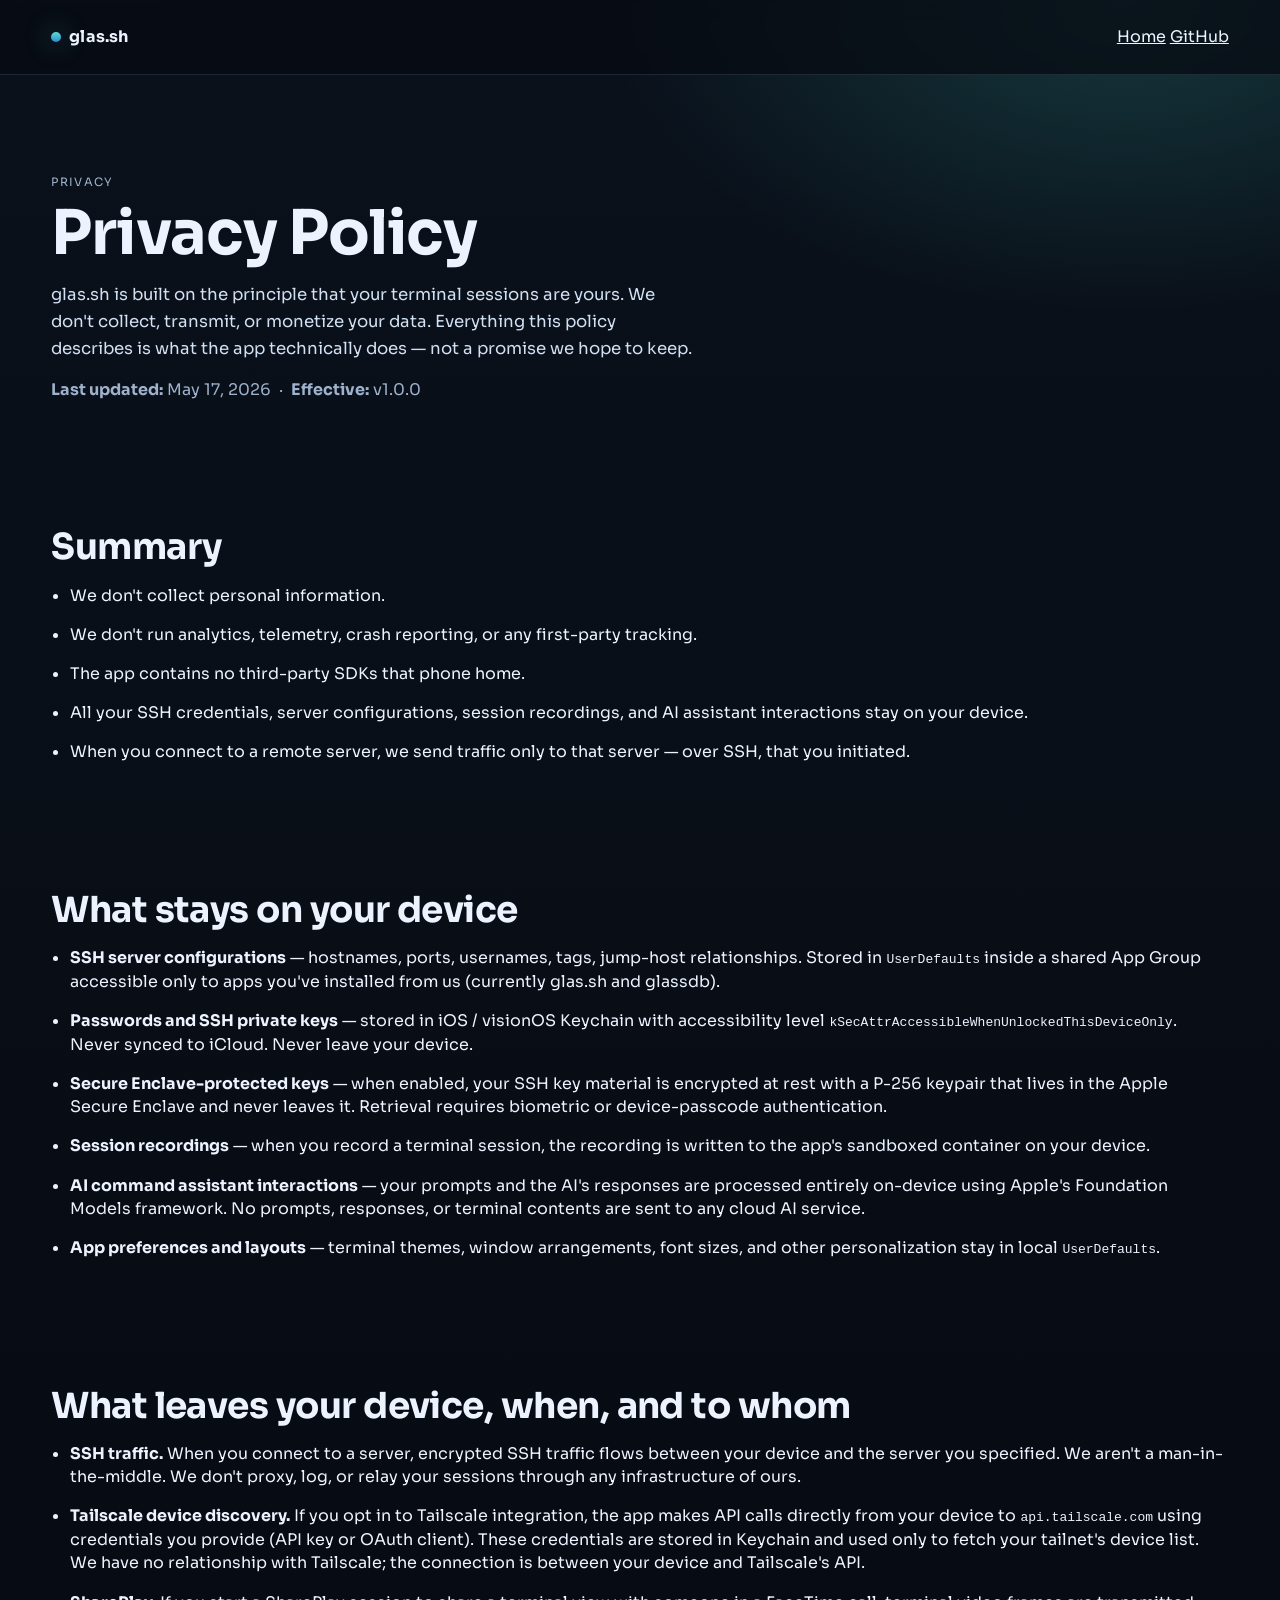
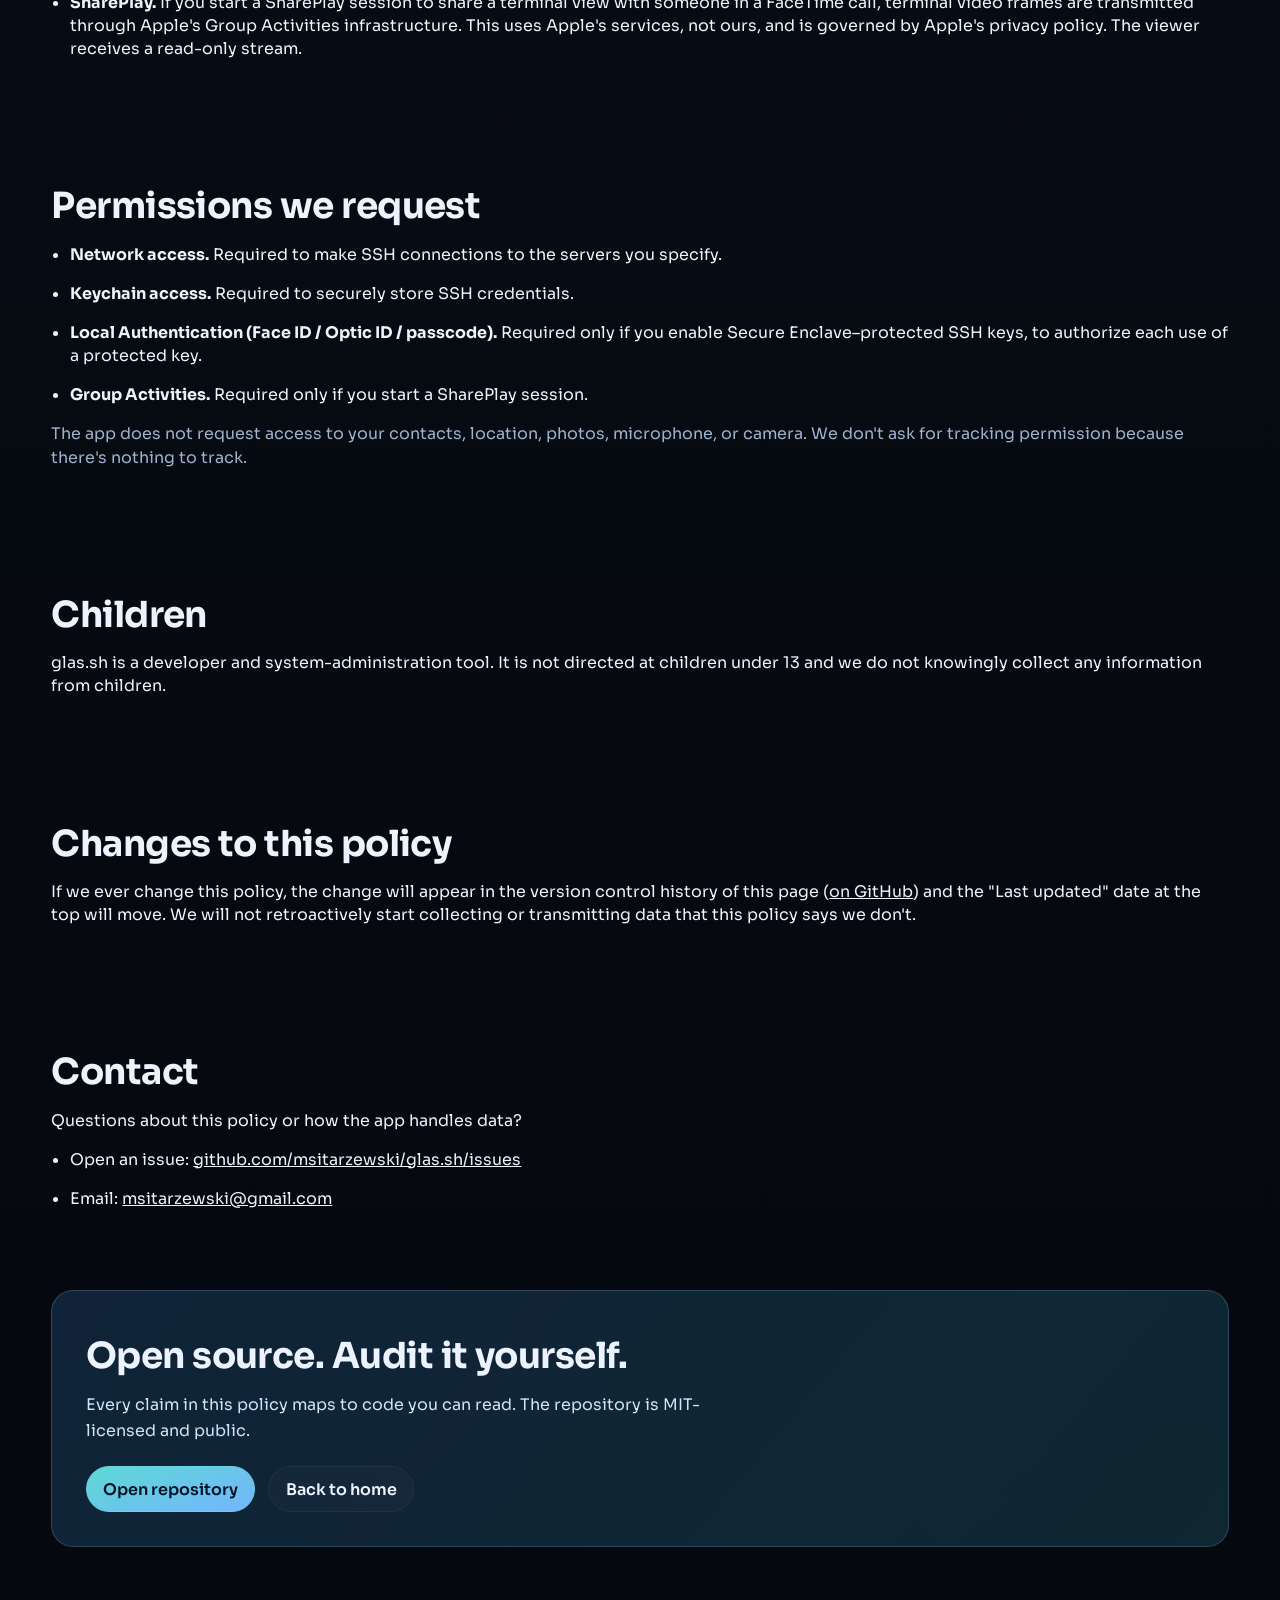
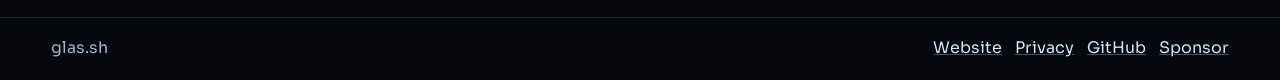
==== docs/privacy.html @ 8faf80b5 "Release prep — privacy policy, listing copy, screenshot plan, release checklist Adds the materials n" ====
<!doctype html>
<html lang="en">
  <head>
    <meta charset="utf-8">
    <meta name="viewport" content="width=device-width, initial-scale=1">
    <title>Privacy Policy | glas.sh</title>
    <meta
      name="description"
      content="The glas.sh privacy policy. We don't track. We don't collect. Everything stays on your device."
    >
    <meta name="theme-color" content="#0c141f">
    <link rel="canonical" href="https://msitarzewski.github.io/glas.sh/privacy.html">

    <link rel="preconnect" href="https://fonts.googleapis.com">
    <link rel="preconnect" href="https://fonts.gstatic.com" crossorigin>
    <link
      href="https://fonts.googleapis.com/css2?family=Sora:wght@400;500;700;800&family=IBM+Plex+Mono:wght@400;500&display=swap"
      rel="stylesheet"
    >
    <link rel="stylesheet" href="./styles.css">
  </head>
  <body>
    <a class="skip-link" href="#main">Skip to content</a>

    <header class="site-header">
      <div class="shell nav-wrap">
        <a class="brand" href="./" aria-label="glas.sh home">
          <span class="brand-dot"></span>
          glas.sh
        </a>
        <nav>
          <a href="./">Home</a>
          <a href="https://github.com/msitarzewski/glas.sh">GitHub</a>
        </nav>
      </div>
    </header>

    <main id="main">
      <section class="shell section">
        <p class="eyebrow">Privacy</p>
        <h1>Privacy Policy</h1>
        <p class="lede">
          glas.sh is built on the principle that your terminal sessions are
          yours. We don't collect, transmit, or monetize your data. Everything
          this policy describes is what the app technically does — not a
          promise we hope to keep.
        </p>
        <p class="muted"><strong>Last updated:</strong> May 17, 2026 &nbsp;·&nbsp; <strong>Effective:</strong> v1.0.0</p>
      </section>

      <section class="shell section">
        <h2>Summary</h2>
        <ul class="flow">
          <li>We don't collect personal information.</li>
          <li>We don't run analytics, telemetry, crash reporting, or any first-party tracking.</li>
          <li>The app contains no third-party SDKs that phone home.</li>
          <li>All your SSH credentials, server configurations, session recordings, and AI assistant interactions stay on your device.</li>
          <li>When you connect to a remote server, we send traffic only to that server — over SSH, that you initiated.</li>
        </ul>
      </section>

      <section class="shell section">
        <h2>What stays on your device</h2>
        <ul class="flow">
          <li><strong>SSH server configurations</strong> — hostnames, ports, usernames, tags, jump-host relationships. Stored in <code>UserDefaults</code> inside a shared App Group accessible only to apps you've installed from us (currently glas.sh and glassdb).</li>
          <li><strong>Passwords and SSH private keys</strong> — stored in iOS / visionOS Keychain with accessibility level <code>kSecAttrAccessibleWhenUnlockedThisDeviceOnly</code>. Never synced to iCloud. Never leave your device.</li>
          <li><strong>Secure Enclave-protected keys</strong> — when enabled, your SSH key material is encrypted at rest with a P-256 keypair that lives in the Apple Secure Enclave and never leaves it. Retrieval requires biometric or device-passcode authentication.</li>
          <li><strong>Session recordings</strong> — when you record a terminal session, the recording is written to the app's sandboxed container on your device.</li>
          <li><strong>AI command assistant interactions</strong> — your prompts and the AI's responses are processed entirely on-device using Apple's Foundation Models framework. No prompts, responses, or terminal contents are sent to any cloud AI service.</li>
          <li><strong>App preferences and layouts</strong> — terminal themes, window arrangements, font sizes, and other personalization stay in local <code>UserDefaults</code>.</li>
        </ul>
      </section>

      <section class="shell section">
        <h2>What leaves your device, when, and to whom</h2>
        <ul class="flow">
          <li><strong>SSH traffic.</strong> When you connect to a server, encrypted SSH traffic flows between your device and the server you specified. We aren't a man-in-the-middle. We don't proxy, log, or relay your sessions through any infrastructure of ours.</li>
          <li><strong>Tailscale device discovery.</strong> If you opt in to Tailscale integration, the app makes API calls directly from your device to <code>api.tailscale.com</code> using credentials you provide (API key or OAuth client). These credentials are stored in Keychain and used only to fetch your tailnet's device list. We have no relationship with Tailscale; the connection is between your device and Tailscale's API.</li>
          <li><strong>SharePlay.</strong> If you start a SharePlay session to share a terminal view with someone in a FaceTime call, terminal video frames are transmitted through Apple's Group Activities infrastructure. This uses Apple's services, not ours, and is governed by Apple's privacy policy. The viewer receives a read-only stream.</li>
        </ul>
      </section>

      <section class="shell section">
        <h2>Permissions we request</h2>
        <ul class="flow">
          <li><strong>Network access.</strong> Required to make SSH connections to the servers you specify.</li>
          <li><strong>Keychain access.</strong> Required to securely store SSH credentials.</li>
          <li><strong>Local Authentication (Face ID / Optic ID / passcode).</strong> Required only if you enable Secure Enclave–protected SSH keys, to authorize each use of a protected key.</li>
          <li><strong>Group Activities.</strong> Required only if you start a SharePlay session.</li>
        </ul>
        <p class="muted">
          The app does not request access to your contacts, location, photos, microphone, or camera. We don't ask for tracking permission because there's nothing to track.
        </p>
      </section>

      <section class="shell section">
        <h2>Children</h2>
        <p>
          glas.sh is a developer and system-administration tool. It is not directed at children under 13 and we do not knowingly collect any information from children.
        </p>
      </section>

      <section class="shell section">
        <h2>Changes to this policy</h2>
        <p>
          If we ever change this policy, the change will appear in the version control history of this page (<a href="https://github.com/msitarzewski/glas.sh/commits/main/docs/privacy.html">on GitHub</a>) and the &quot;Last updated&quot; date at the top will move. We will not retroactively start collecting or transmitting data that this policy says we don't.
        </p>
      </section>

      <section class="shell section">
        <h2>Contact</h2>
        <p>
          Questions about this policy or how the app handles data?
        </p>
        <ul class="flow">
          <li>Open an issue: <a href="https://github.com/msitarzewski/glas.sh/issues">github.com/msitarzewski/glas.sh/issues</a></li>
          <li>Email: <a href="mailto:msitarzewski@gmail.com">msitarzewski@gmail.com</a></li>
        </ul>
      </section>

      <section class="shell final-cta">
        <h2>Open source. Audit it yourself.</h2>
        <p>
          Every claim in this policy maps to code you can read. The repository is MIT-licensed and public.
        </p>
        <div class="hero-cta">
          <a class="button button-primary" href="https://github.com/msitarzewski/glas.sh">Open repository</a>
          <a class="button button-ghost" href="./">Back to home</a>
        </div>
      </section>
    </main>

    <footer class="site-footer">
      <div class="shell footer-row">
        <p>glas.sh</p>
        <div>
          <a href="./">Website</a>
          <a href="./privacy.html">Privacy</a>
          <a href="https://github.com/msitarzewski/glas.sh">GitHub</a>
          <a href="https://github.com/sponsors/msitarzewski">Sponsor</a>
        </div>
      </div>
    </footer>
  </body>
</html>
---- docs/styles.css ----
:root {
  --bg: #070b13;
  --bg-elev: #0c141f;
  --bg-panel: rgba(11, 21, 34, 0.72);
  --line: #243247;
  --text: #ecf3ff;
  --muted: #9fb2cd;
  --cyan: #5ed9d3;
  --blue: #73b5ff;
  --green: #8ae7b4;
  --warn: #f7be7f;
  --radius-lg: 22px;
  --radius-md: 14px;
  --shadow: 0 28px 80px rgba(3, 8, 14, 0.55);
  --space-1: 0.6rem;
  --space-2: 1rem;
  --space-3: 1.4rem;
  --space-4: 2rem;
  --space-5: 3.2rem;
  --space-6: 5.6rem;
}

* {
  box-sizing: border-box;
}

html,
body {
  margin: 0;
  padding: 0;
}

body {
  font-family: "Sora", "Avenir Next", "Segoe UI", sans-serif;
  color: var(--text);
  background:
    radial-gradient(1200px 700px at 8% -12%, rgba(47, 125, 205, 0.26), transparent 60%),
    radial-gradient(900px 540px at 88% 0%, rgba(56, 170, 160, 0.25), transparent 58%),
    linear-gradient(180deg, #0a111b 0%, var(--bg) 48%, #05080d 100%);
  line-height: 1.45;
  min-height: 100vh;
}

img {
  display: block;
  max-width: 100%;
  height: auto;
}

a {
  color: inherit;
}

.skip-link {
  position: absolute;
  left: -9999px;
  top: 0;
  background: var(--blue);
  color: #031427;
  padding: 0.6rem 0.75rem;
  border-radius: 8px;
  z-index: 1000;
  font-weight: 700;
}

.skip-link:focus {
  left: 0.75rem;
  top: 0.75rem;
}

.shell {
  width: min(1200px, 92vw);
  margin: 0 auto;
}

.site-header {
  position: sticky;
  top: 0;
  z-index: 20;
  backdrop-filter: blur(10px);
  background: color-mix(in srgb, var(--bg) 76%, transparent);
  border-bottom: 1px solid rgba(152, 178, 209, 0.16);
}

.nav-wrap {
  display: flex;
  align-items: center;
  justify-content: space-between;
  gap: 1rem;
  min-height: 74px;
}

.brand {
  display: inline-flex;
  align-items: center;
  gap: 0.5rem;
  text-decoration: none;
  font-weight: 700;
  letter-spacing: 0.01em;
}

.brand-dot {
  width: 10px;
  height: 10px;
  border-radius: 999px;
  background: linear-gradient(180deg, var(--cyan), #2b8fcd);
  box-shadow: 0 0 24px rgba(94, 217, 211, 0.56);
}

.top-nav {
  display: flex;
  gap: 0.95rem;
}

.top-nav a {
  text-decoration: none;
  color: var(--muted);
  font-weight: 500;
}

.top-nav a:hover,
.top-nav a:focus-visible {
  color: var(--text);
}

.hero {
  display: grid;
  grid-template-columns: minmax(0, 1.05fr) minmax(0, 0.95fr);
  gap: 3.4rem;
  align-items: center;
  padding: var(--space-6) 0 var(--space-5);
}

.hero-copy {
  max-width: 62ch;
}

.eyebrow {
  margin: 0;
  text-transform: uppercase;
  letter-spacing: 0.12em;
  font-size: 0.72rem;
  color: var(--muted);
}

h1 {
  margin: 0.72rem 0 var(--space-2);
  font-size: clamp(2rem, 4.8vw, 4rem);
  line-height: 1.04;
  letter-spacing: -0.02em;
  text-wrap: balance;
}

h2 {
  margin: 0.62rem 0 var(--space-2);
  font-size: clamp(1.45rem, 2.8vw, 2.4rem);
  line-height: 1.15;
  letter-spacing: -0.015em;
  text-wrap: balance;
}

h3 {
  margin: 0 0 0.52rem;
  font-size: 1.05rem;
}

.lede {
  margin: 0;
  max-width: 54ch;
  color: #d2e0f3;
  font-size: clamp(1rem, 1.3vw, 1.2rem);
  line-height: 1.6;
}

.hero-cta {
  margin-top: var(--space-3);
  display: flex;
  flex-wrap: wrap;
  gap: 0.8rem;
}

.button {
  display: inline-flex;
  align-items: center;
  justify-content: center;
  border-radius: 999px;
  padding: 0.66rem 1.02rem;
  border: 1px solid var(--line);
  text-decoration: none;
  font-weight: 600;
  transition: transform 0.25s ease, border-color 0.25s ease, background-color 0.25s ease;
}

.button:hover,
.button:focus-visible {
  transform: translateY(-1px);
}

.button-primary {
  color: #021525;
  border-color: #6bd3e1;
  background: linear-gradient(160deg, var(--cyan), var(--blue));
}

.button-ghost {
  color: var(--text);
  background: rgba(255, 255, 255, 0.02);
}

.signal-list {
  margin: var(--space-3) 0 0;
  display: flex;
  gap: 0.7rem;
  flex-wrap: wrap;
  padding: 0;
  list-style: none;
}

.signal-list li {
  border: 1px solid rgba(141, 173, 208, 0.28);
  border-radius: 999px;
  padding: 0.36rem 0.62rem;
  color: #c8daef;
  font-size: 0.8rem;
}

.hero-art {
  position: relative;
  min-height: 410px;
}

.orb {
  position: absolute;
  border-radius: 999px;
  filter: blur(8px);
}

.orb-a {
  width: 180px;
  height: 180px;
  right: 6%;
  top: 6%;
  background: radial-gradient(circle at 30% 20%, #81f1f1, #246baa);
  opacity: 0.62;
}

.orb-b {
  width: 110px;
  height: 110px;
  left: 8%;
  bottom: 8%;
  background: radial-gradient(circle at 35% 30%, #9ef3cb, #1f855d);
  opacity: 0.5;
}

.mock-window {
  position: relative;
  margin: 2.8rem 0 0;
  border: 1px solid rgba(129, 175, 219, 0.33);
  border-radius: var(--radius-lg);
  background: linear-gradient(180deg, rgba(14, 28, 43, 0.9), rgba(8, 16, 26, 0.82));
  box-shadow: var(--shadow);
  overflow: hidden;
}

.mock-chrome {
  display: flex;
  align-items: center;
  gap: 0.35rem;
  padding: 0.8rem 0.9rem;
  border-bottom: 1px solid rgba(141, 176, 210, 0.2);
  background: rgba(255, 255, 255, 0.02);
}

.mock-chrome span {
  width: 9px;
  height: 9px;
  border-radius: 999px;
  background: rgba(200, 222, 247, 0.45);
}

.mock-chrome p {
  margin: 0 0 0 0.42rem;
  color: var(--muted);
  font-family: "IBM Plex Mono", "Menlo", monospace;
  font-size: 0.76rem;
}

.mock-body {
  padding: 1rem;
  font-family: "IBM Plex Mono", "Menlo", monospace;
  font-size: 0.84rem;
}

.mock-body p {
  margin: 0 0 0.52rem;
}

.prompt {
  color: var(--green);
}

.muted {
  color: var(--muted);
}

.ok {
  color: var(--cyan);
}

.proof {
  display: grid;
  grid-template-columns: repeat(3, minmax(0, 1fr));
  gap: 1rem;
  margin-top: 1.5rem;
}

.proof article {
  border: 1px solid rgba(137, 173, 206, 0.22);
  border-radius: var(--radius-md);
  padding: 1.2rem;
  background: var(--bg-panel);
}

.proof h2 {
  margin: 0 0 0.45rem;
  font-size: 1rem;
}

.proof p {
  margin: 0;
  color: var(--muted);
  font-size: 0.92rem;
}

.section {
  padding-top: 6.2rem;
}

.section-head p {
  margin: 0;
  color: var(--muted);
}

.section-head h2 {
  max-width: 24ch;
}

.feature-grid {
  display: grid;
  grid-template-columns: repeat(3, minmax(0, 1fr));
  gap: 1.1rem;
}

.card {
  border-radius: var(--radius-md);
  border: 1px solid rgba(130, 169, 204, 0.24);
  background: var(--bg-panel);
  padding: 1.2rem;
  min-height: 168px;
}

.card p {
  margin: 0;
  color: var(--muted);
  line-height: 1.62;
}

.split {
  display: grid;
  grid-template-columns: 1fr 1fr;
  gap: 1.8rem;
  align-items: start;
}

.split.reverse {
  grid-template-columns: 1fr 1fr;
}

.media-card {
  border: 1px solid rgba(130, 167, 203, 0.26);
  border-radius: var(--radius-lg);
  overflow: hidden;
  background: #070c14;
  box-shadow: 0 14px 42px rgba(2, 8, 16, 0.42);
}

.media-card figcaption {
  padding: 0.65rem 0.82rem;
  color: var(--muted);
  font-size: 0.78rem;
  border-top: 1px solid rgba(126, 167, 205, 0.2);
}

.flow {
  margin: 1rem 0 0;
  padding-left: 1.2rem;
}

.flow li {
  margin-bottom: 1rem;
}

.flow p {
  margin: 0;
  color: var(--muted);
}

.status-list {
  list-style: none;
  margin: 0;
  padding: 0;
  display: grid;
  gap: 0.86rem;
}

.status-list li {
  border: 1px solid rgba(128, 168, 204, 0.23);
  border-radius: 12px;
  padding: 0.95rem 1rem;
  background: var(--bg-panel);
  line-height: 1.55;
}

.status-list li p {
  margin: 0.3rem 0 0;
  color: #d5e6fa;
  max-width: 60ch;
}

.tag {
  display: inline-block;
  border-radius: 999px;
  padding: 0.2rem 0.52rem;
  margin-right: 0;
  font-size: 0.72rem;
  font-weight: 700;
  text-transform: uppercase;
  letter-spacing: 0.06em;
}

.tag.live {
  background: rgba(138, 231, 180, 0.2);
  color: var(--green);
}

.tag.progress {
  background: rgba(247, 190, 127, 0.2);
  color: var(--warn);
}

.final-cta {
  margin-top: 5rem;
  margin-bottom: 4.4rem;
  padding: 2.1rem;
  border: 1px solid rgba(121, 165, 206, 0.28);
  border-radius: var(--radius-lg);
  background:
    linear-gradient(130deg, rgba(42, 123, 186, 0.18), rgba(48, 168, 162, 0.15)),
    rgba(11, 21, 35, 0.75);
}

.final-cta p {
  margin: 0;
  color: #d3e3f7;
  max-width: 56ch;
  line-height: 1.62;
}

.site-footer {
  border-top: 1px solid rgba(124, 161, 196, 0.2);
  padding: 1.1rem 0 1.5rem;
}

.footer-row {
  display: flex;
  align-items: center;
  justify-content: space-between;
  gap: 1rem;
}

.footer-row p {
  margin: 0;
  color: var(--muted);
}

.footer-row div {
  display: flex;
  gap: 0.8rem;
  flex-wrap: wrap;
}

.footer-row a {
  color: #d0e4fb;
  text-decoration-color: rgba(142, 183, 224, 0.42);
}

@keyframes reveal-up {
  from {
    opacity: 0;
    transform: translateY(14px);
  }
  to {
    opacity: 1;
    transform: translateY(0);
  }
}

.hero-copy,
.hero-art,
.proof article,
.card,
.media-card,
.final-cta {
  animation: reveal-up 0.6s ease both;
}

.hero-art {
  animation-delay: 0.1s;
}

.proof article:nth-child(2),
.card:nth-child(2) {
  animation-delay: 0.14s;
}

.proof article:nth-child(3),
.card:nth-child(3) {
  animation-delay: 0.2s;
}

@media (max-width: 980px) {
  .top-nav {
    display: none;
  }

  .hero,
  .split,
  .split.reverse {
    grid-template-columns: 1fr;
  }

  .feature-grid,
  .proof {
    grid-template-columns: 1fr;
  }

  .hero {
    padding-top: 4.2rem;
    gap: 2rem;
  }

  .hero-art {
    min-height: 280px;
  }

  .card {
    min-height: 0;
  }

  .footer-row {
    flex-direction: column;
    align-items: flex-start;
  }
}

@media (prefers-reduced-motion: reduce) {
  * {
    animation: none !important;
    transition: none !important;
  }
}
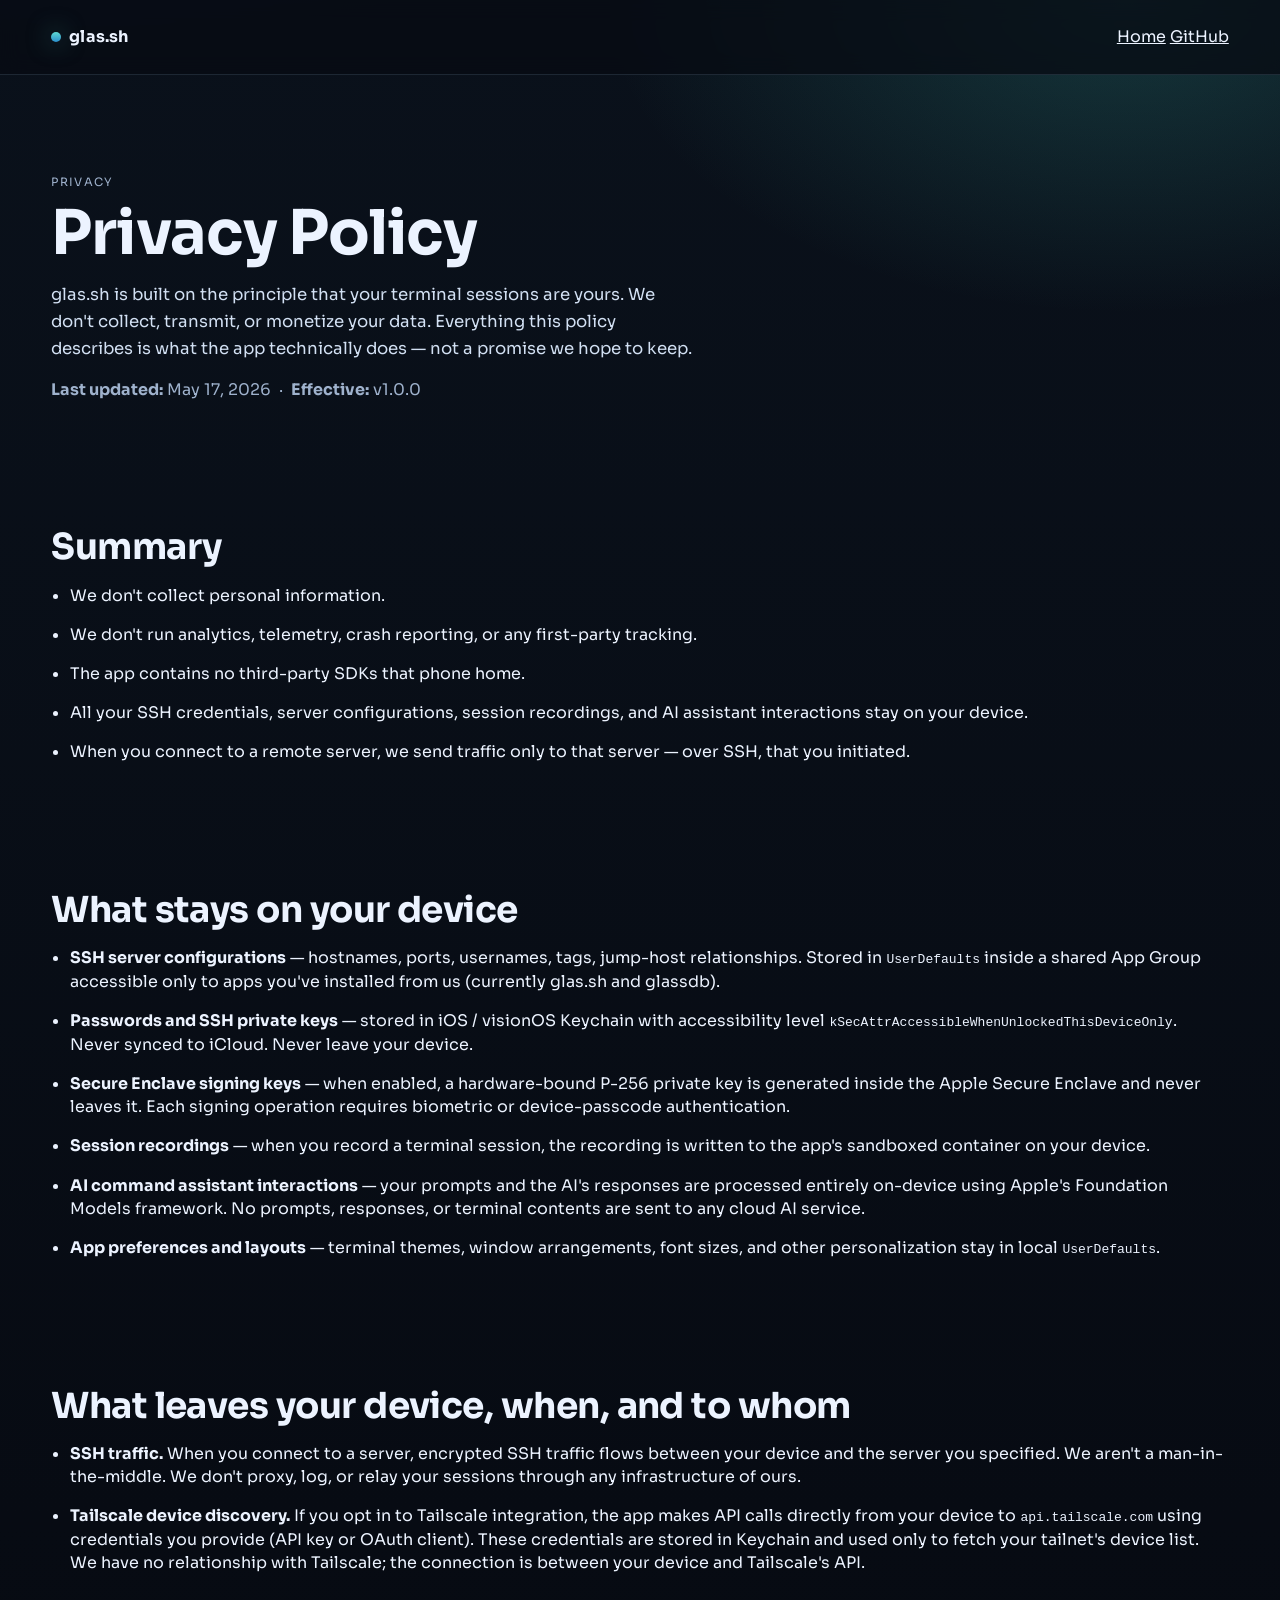
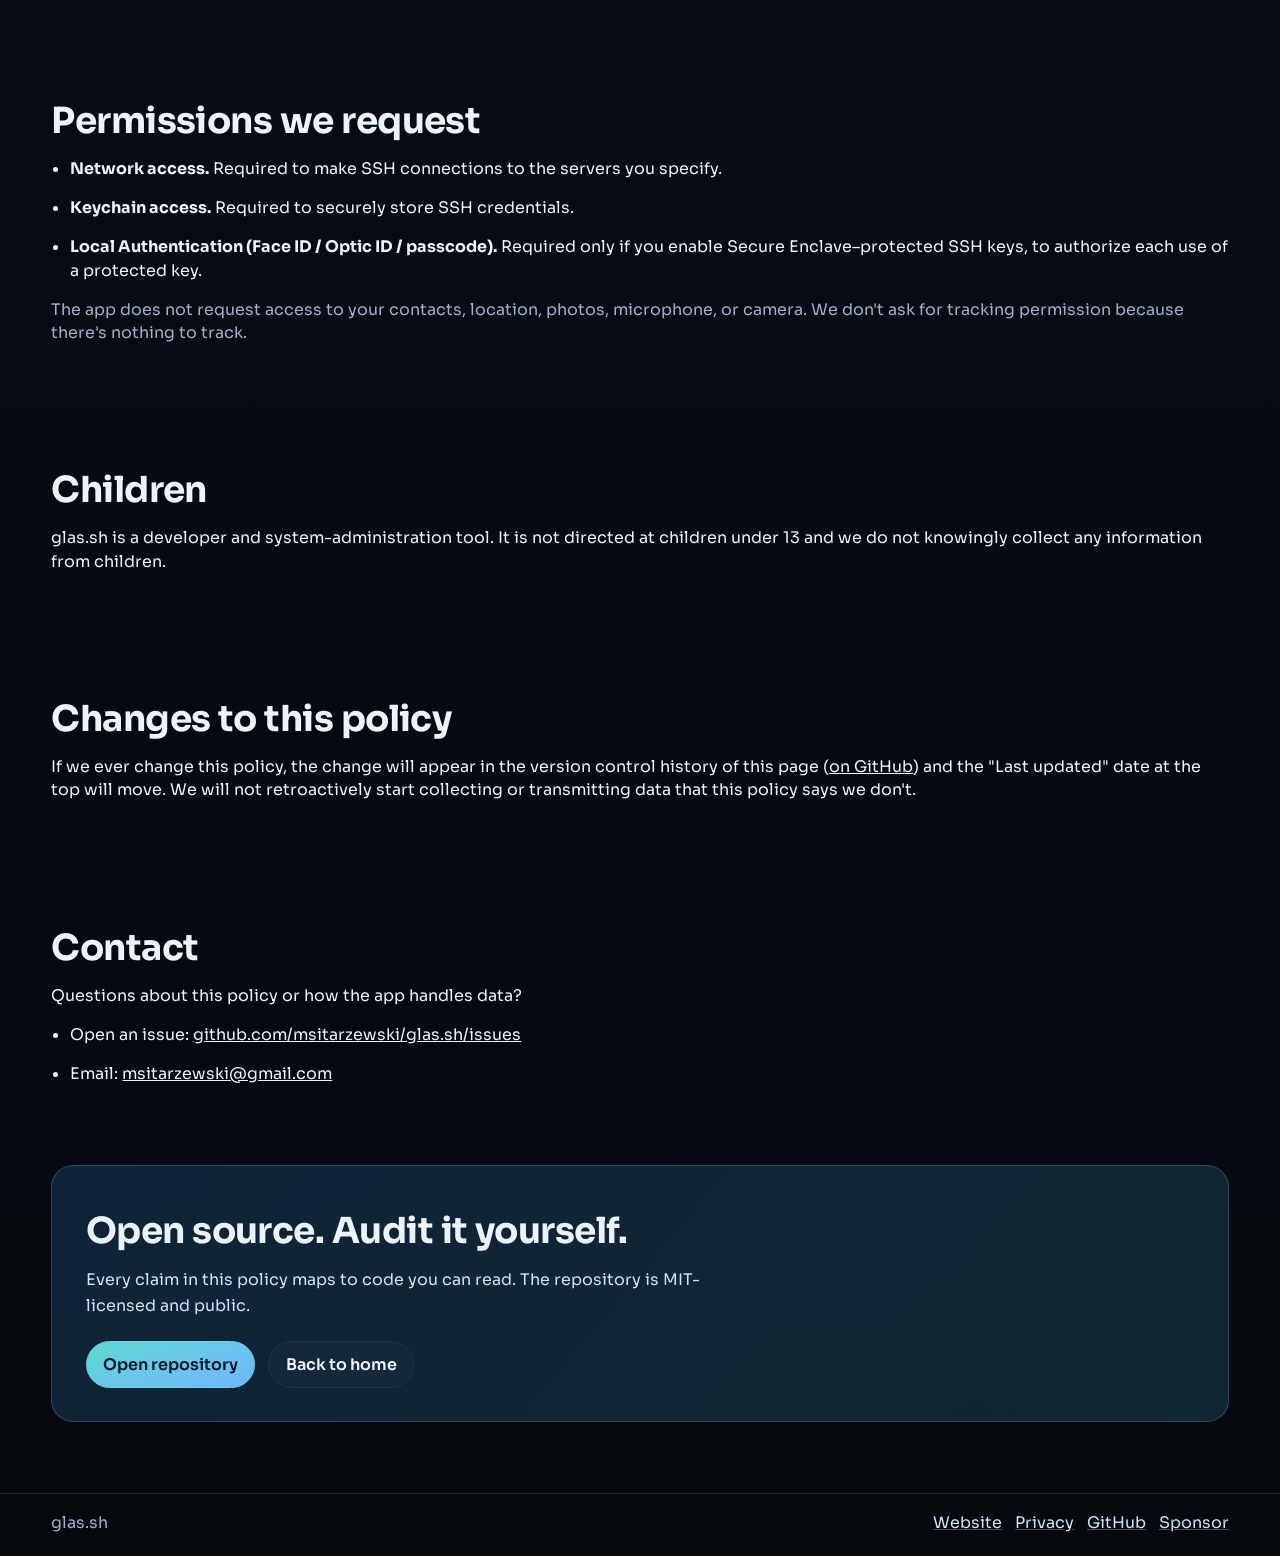
==== commit 6071f61a: "Complete codex-completions release Harden session authorization, credential and host-trust lifecycle" ====
--- a/docs/privacy.html
+++ b/docs/privacy.html
@@ -64,7 +64,7 @@
         <ul class="flow">
           <li><strong>SSH server configurations</strong> — hostnames, ports, usernames, tags, jump-host relationships. Stored in <code>UserDefaults</code> inside a shared App Group accessible only to apps you've installed from us (currently glas.sh and glassdb).</li>
           <li><strong>Passwords and SSH private keys</strong> — stored in iOS / visionOS Keychain with accessibility level <code>kSecAttrAccessibleWhenUnlockedThisDeviceOnly</code>. Never synced to iCloud. Never leave your device.</li>
-          <li><strong>Secure Enclave-protected keys</strong> — when enabled, your SSH key material is encrypted at rest with a P-256 keypair that lives in the Apple Secure Enclave and never leaves it. Retrieval requires biometric or device-passcode authentication.</li>
+          <li><strong>Secure Enclave signing keys</strong> — when enabled, a hardware-bound P-256 private key is generated inside the Apple Secure Enclave and never leaves it. Each signing operation requires biometric or device-passcode authentication.</li>
           <li><strong>Session recordings</strong> — when you record a terminal session, the recording is written to the app's sandboxed container on your device.</li>
           <li><strong>AI command assistant interactions</strong> — your prompts and the AI's responses are processed entirely on-device using Apple's Foundation Models framework. No prompts, responses, or terminal contents are sent to any cloud AI service.</li>
           <li><strong>App preferences and layouts</strong> — terminal themes, window arrangements, font sizes, and other personalization stay in local <code>UserDefaults</code>.</li>
@@ -76,7 +76,6 @@
         <ul class="flow">
           <li><strong>SSH traffic.</strong> When you connect to a server, encrypted SSH traffic flows between your device and the server you specified. We aren't a man-in-the-middle. We don't proxy, log, or relay your sessions through any infrastructure of ours.</li>
           <li><strong>Tailscale device discovery.</strong> If you opt in to Tailscale integration, the app makes API calls directly from your device to <code>api.tailscale.com</code> using credentials you provide (API key or OAuth client). These credentials are stored in Keychain and used only to fetch your tailnet's device list. We have no relationship with Tailscale; the connection is between your device and Tailscale's API.</li>
-          <li><strong>SharePlay.</strong> If you start a SharePlay session to share a terminal view with someone in a FaceTime call, terminal video frames are transmitted through Apple's Group Activities infrastructure. This uses Apple's services, not ours, and is governed by Apple's privacy policy. The viewer receives a read-only stream.</li>
         </ul>
       </section>
 
@@ -86,7 +85,6 @@
           <li><strong>Network access.</strong> Required to make SSH connections to the servers you specify.</li>
           <li><strong>Keychain access.</strong> Required to securely store SSH credentials.</li>
           <li><strong>Local Authentication (Face ID / Optic ID / passcode).</strong> Required only if you enable Secure Enclave–protected SSH keys, to authorize each use of a protected key.</li>
-          <li><strong>Group Activities.</strong> Required only if you start a SharePlay session.</li>
         </ul>
         <p class="muted">
           The app does not request access to your contacts, location, photos, microphone, or camera. We don't ask for tracking permission because there's nothing to track.
